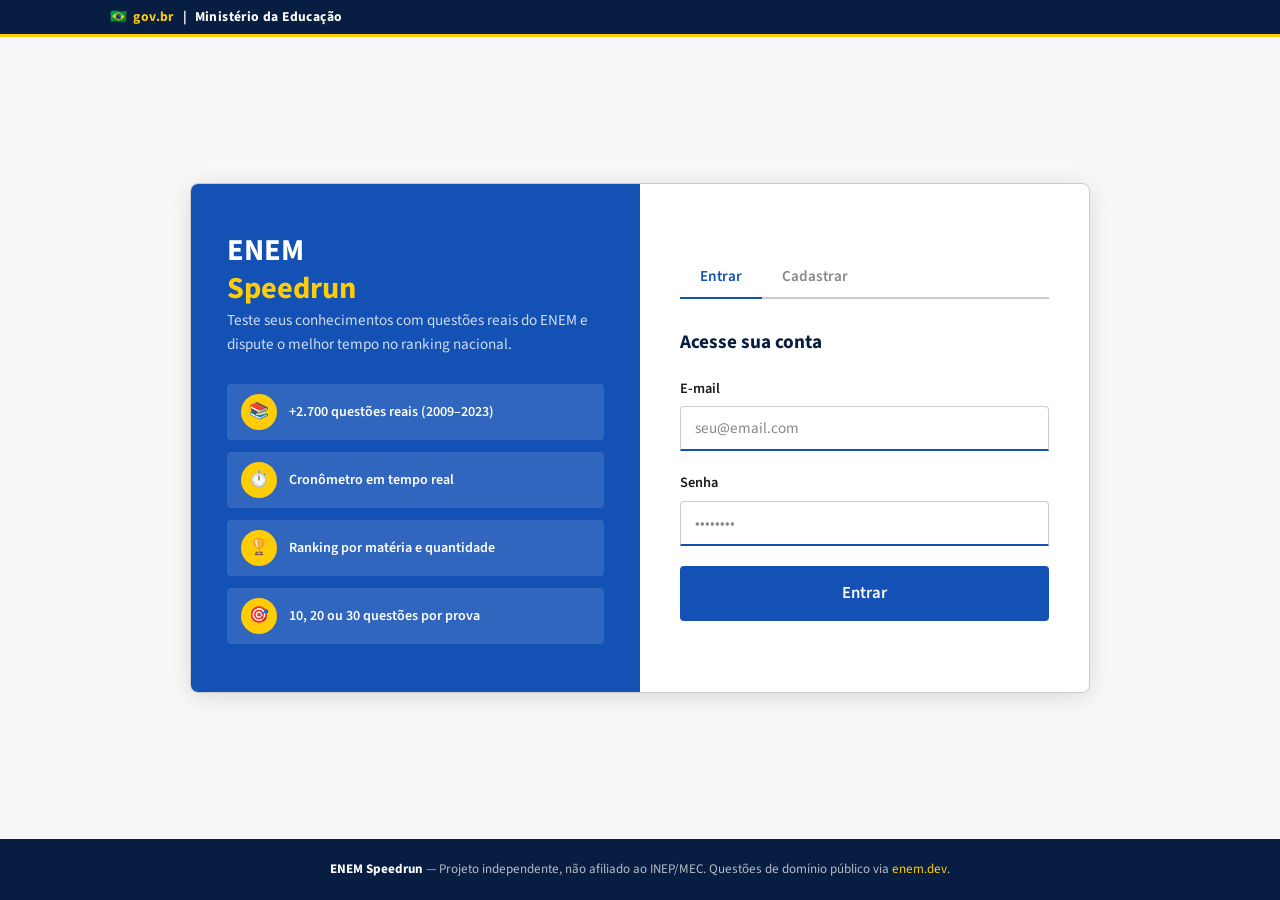
==== index.html @ aebcf3c3 "Initial commit - Frontend Corrigido" ====
<!DOCTYPE html>
<html lang="pt-BR">
<head>
  <meta charset="UTF-8" />
  <meta name="viewport" content="width=device-width, initial-scale=1.0" />
  <title>ENEM Speedrun — Entrar</title>
  <link rel="stylesheet" href="assets/css/style.css" />
  <style>
    body { display: flex; flex-direction: column; min-height: 100vh; background: var(--cinza-bg); }

    .auth-wrap {
      flex: 1;
      display: flex;
      align-items: center;
      justify-content: center;
      padding: 40px 20px;
    }

    .auth-container {
      display: grid;
      grid-template-columns: 1fr 1fr;
      max-width: 900px;
      width: 100%;
      background: var(--branco);
      border-radius: var(--radius-lg);
      box-shadow: 0 4px 24px rgba(0,0,0,0.12);
      overflow: hidden;
      border: 1px solid var(--cinza-borda);
    }

    .auth-hero {
      background: var(--azul-primario);
      padding: 48px 36px;
      display: flex;
      flex-direction: column;
      justify-content: center;
      gap: 28px;
    }

    .auth-hero h1 {
      font-size: 1.9rem;
      font-weight: 700;
      color: var(--branco);
      line-height: 1.25;
    }

    .auth-hero h1 span { color: var(--amarelo); display: block; }

    .auth-hero p {
      color: rgba(255,255,255,0.8);
      font-size: 0.95rem;
      line-height: 1.6;
    }

    .auth-stats {
      display: flex;
      flex-direction: column;
      gap: 12px;
    }

    .auth-stat {
      display: flex;
      align-items: center;
      gap: 12px;
      background: rgba(255,255,255,0.12);
      padding: 10px 14px;
      border-radius: var(--radius);
    }

    .auth-stat-icon {
      width: 36px;
      height: 36px;
      background: var(--amarelo);
      border-radius: 50%;
      display: flex;
      align-items: center;
      justify-content: center;
      flex-shrink: 0;
      font-size: 1rem;
    }

    .auth-stat-text {
      color: var(--branco);
      font-size: 0.88rem;
      font-weight: 600;
    }

    .auth-form-panel {
      padding: 48px 40px;
      display: flex;
      flex-direction: column;
      justify-content: center;
    }

    .auth-tabs {
      display: flex;
      gap: 0;
      margin-bottom: 28px;
      border-bottom: 2px solid var(--cinza-borda);
    }

    .auth-tab {
      padding: 10px 20px;
      font-size: 0.95rem;
      font-weight: 600;
      color: var(--cinza-medio);
      cursor: pointer;
      border: none;
      background: none;
      font-family: var(--font);
      position: relative;
      transition: color var(--transition);
    }

    .auth-tab.active {
      color: var(--azul-primario);
    }

    .auth-tab.active::after {
      content: '';
      position: absolute;
      bottom: -2px;
      left: 0; right: 0;
      height: 2px;
      background: var(--azul-primario);
    }

    .auth-panel { display: none; }
    .auth-panel.active { display: block; animation: fadeIn 0.3s ease; }

    .auth-panel h2 {
      font-size: 1.2rem;
      font-weight: 700;
      color: var(--azul-escuro);
      margin-bottom: 20px;
    }

    @media (max-width: 700px) {
      .auth-container { grid-template-columns: 1fr; }
      .auth-hero { display: none; }
      .auth-form-panel { padding: 32px 24px; }
    }
  </style>
</head>
<body>

<!-- Barra do Governo Federal -->
<div class="gov-bar">
  <div class="container">
    <div class="gov-logo">
      🇧🇷 <span>gov.br</span> &nbsp;|&nbsp; Ministério da Educação
    </div>
  </div>
</div>

<div class="auth-wrap">
  <div class="auth-container">

    <!-- Hero lateral -->
    <div class="auth-hero">
      <div>
        <h1>ENEM<span>Speedrun</span></h1>
        <p>Teste seus conhecimentos com questões reais do ENEM e dispute o melhor tempo no ranking nacional.</p>
      </div>
      <div class="auth-stats">
        <div class="auth-stat">
          <div class="auth-stat-icon">📚</div>
          <div class="auth-stat-text">+2.700 questões reais (2009–2023)</div>
        </div>
        <div class="auth-stat">
          <div class="auth-stat-icon">⏱️</div>
          <div class="auth-stat-text">Cronômetro em tempo real</div>
        </div>
        <div class="auth-stat">
          <div class="auth-stat-icon">🏆</div>
          <div class="auth-stat-text">Ranking por matéria e quantidade</div>
        </div>
        <div class="auth-stat">
          <div class="auth-stat-icon">🎯</div>
          <div class="auth-stat-text">10, 20 ou 30 questões por prova</div>
        </div>
      </div>
    </div>

    <!-- Formulário -->
    <div class="auth-form-panel">
      <div class="auth-tabs">
        <button class="auth-tab active" onclick="showTab('login')">Entrar</button>
        <button class="auth-tab" onclick="showTab('register')">Cadastrar</button>
      </div>

      <!-- Login -->
      <div id="panel-login" class="auth-panel active">
        <h2>Acesse sua conta</h2>
        <div id="login-alert"></div>
        <div class="form-group">
          <label for="login-email">E-mail</label>
          <input type="email" id="login-email" placeholder="seu@email.com" autocomplete="email" />
        </div>
        <div class="form-group">
          <label for="login-password">Senha</label>
          <input type="password" id="login-password" placeholder="••••••••" autocomplete="current-password" />
        </div>
        <button class="btn btn-primary btn-full btn-lg" id="btn-login" onclick="handleLogin()">
          Entrar
        </button>
      </div>

      <!-- Cadastro -->
      <div id="panel-register" class="auth-panel">
        <h2>Criar nova conta</h2>
        <div id="register-alert"></div>
        <div class="form-group">
          <label for="reg-nome">Nome completo</label>
          <input type="text" id="reg-nome" placeholder="Seu nome" autocomplete="name" />
        </div>
        <div class="form-group">
          <label for="reg-email">E-mail</label>
          <input type="email" id="reg-email" placeholder="seu@email.com" autocomplete="email" />
        </div>
        <div class="form-group">
          <label for="reg-password">Senha (mín. 6 caracteres)</label>
          <input type="password" id="reg-password" placeholder="••••••••" autocomplete="new-password" />
        </div>
        <button class="btn btn-primary btn-full btn-lg" id="btn-register" onclick="handleRegister()">
          Criar conta
        </button>
      </div>
    </div>

  </div>
</div>

<footer>
  <div class="container">
    <strong>ENEM Speedrun</strong> — Projeto independente, não afiliado ao INEP/MEC.
    Questões de domínio público via <a href="https://enem.dev" target="_blank" style="color:#FFCD07">enem.dev</a>.
  </div>
</footer>

<script src="assets/js/config.js"></script>
<script>
  // Redireciona se já logado
  if (isLoggedIn()) window.location.href = 'home.html';

  function showTab(tab) {
    document.querySelectorAll('.auth-tab').forEach((t, i) => {
      t.classList.toggle('active', (i === 0 && tab === 'login') || (i === 1 && tab === 'register'));
    });
    document.getElementById('panel-login').classList.toggle('active', tab === 'login');
    document.getElementById('panel-register').classList.toggle('active', tab === 'register');
  }

  function showAlert(id, msg, type = 'error') {
    document.getElementById(id).innerHTML = `<div class="alert alert-${type}">${msg}</div>`;
  }

  function setLoading(btnId, loading) {
    const btn = document.getElementById(btnId);
    btn.disabled = loading;
    btn.innerHTML = loading
      ? '<span class="spinner"></span> Aguarde...'
      : (btnId === 'btn-login' ? 'Entrar' : 'Criar conta');
  }

  async function handleLogin() {
    const email = document.getElementById('login-email').value.trim();
    const password = document.getElementById('login-password').value;
    document.getElementById('login-alert').innerHTML = '';

    if (!email || !password) return showAlert('login-alert', 'Preencha todos os campos.');

    setLoading('btn-login', true);
    try {
      const data = await apiRequest('/api/auth/login', {
        method: 'POST',
        body: JSON.stringify({ email, password }),
      });
      localStorage.setItem('token', data.token);
      if (data.refreshToken) localStorage.setItem('refreshToken', data.refreshToken);
      localStorage.setItem('user', JSON.stringify(data.user));
      window.location.href = 'home.html';
    } catch (err) {
      showAlert('login-alert', err.message);
      setLoading('btn-login', false);
    }
  }

  async function handleRegister() {
    const nome = document.getElementById('reg-nome').value.trim();
    const email = document.getElementById('reg-email').value.trim();
    const password = document.getElementById('reg-password').value;
    document.getElementById('register-alert').innerHTML = '';

    if (!nome || !email || !password) return showAlert('register-alert', 'Preencha todos os campos.');
    if (password.length < 6) return showAlert('register-alert', 'A senha deve ter pelo menos 6 caracteres.');

    setLoading('btn-register', true);
    try {
      await apiRequest('/api/auth/register', {
        method: 'POST',
        body: JSON.stringify({ nome, email, password }),
      });
      showAlert('register-alert', 'Conta criada! Faça login para continuar.', 'success');
      setTimeout(() => showTab('login'), 1500);
    } catch (err) {
      showAlert('register-alert', err.message);
    } finally {
      setLoading('btn-register', false);
    }
  }

  // Enter para submeter
  document.addEventListener('keydown', e => {
    if (e.key !== 'Enter') return;
    const active = document.querySelector('.auth-panel.active').id;
    if (active === 'panel-login') handleLogin();
    else handleRegister();
  });
</script>
</body>
</html>
---- assets/css/style.css ----
/* ================================================================
   ENEM SPEEDRUN — Design System gov.br / MEC
   ================================================================ */

@import url('https://fonts.googleapis.com/css2?family=Source+Sans+3:wght@300;400;600;700&display=swap');

/* ─── Variáveis ──────────────────────────────────────────────────────── */
:root {
  --azul-primario:   #1351B4;
  --azul-escuro:     #071D41;
  --azul-claro:      #2670E8;
  --azul-hover:      #0C3577;
  --verde:           #168821;
  --verde-claro:     #E3F5E1;
  --amarelo:         #FFCD07;
  --cinza-bg:        #F8F8F8;
  --cinza-borda:     #CCCCCC;
  --cinza-medio:     #888888;
  --texto-escuro:    #1B1B1B;
  --texto-medio:     #4A4A4A;
  --branco:          #FFFFFF;
  --erro:            #C41E3A;
  --sucesso:         #168821;
  --sombra-card:     0 2px 8px rgba(0,0,0,0.12);
  --sombra-card-hover: 0 6px 20px rgba(19,81,180,0.18);
  --radius:          4px;
  --radius-lg:       8px;
  --transition:      0.2s ease;
  --font:            'Source Sans 3', 'Segoe UI', sans-serif;
}

/* ─── Reset & Base ───────────────────────────────────────────────────── */
*, *::before, *::after { box-sizing: border-box; margin: 0; padding: 0; }

html { font-size: 16px; scroll-behavior: smooth; }

body {
  font-family: var(--font);
  background: var(--cinza-bg);
  color: var(--texto-escuro);
  line-height: 1.6;
  min-height: 100vh;
  display: flex;
  flex-direction: column;
}

img { max-width: 100%; height: auto; display: block; }
a { color: var(--azul-primario); text-decoration: none; }
a:hover { text-decoration: underline; }

/* ─── Barra do Governo Federal (topo) ───────────────────────────────── */
.gov-bar {
  background: var(--azul-escuro);
  color: var(--branco);
  font-size: 0.75rem;
  padding: 6px 0;
  border-bottom: 3px solid var(--amarelo);
}

.gov-bar .container {
  display: flex;
  align-items: center;
  gap: 10px;
}

.gov-bar .gov-logo {
  font-weight: 700;
  font-size: 0.85rem;
  letter-spacing: 0.03em;
  color: var(--branco);
  display: flex;
  align-items: center;
  gap: 6px;
}

.gov-bar .gov-logo span {
  color: var(--amarelo);
}

.gov-bar .gov-separator {
  color: var(--cinza-medio);
  font-size: 0.7rem;
}

/* ─── Header principal ───────────────────────────────────────────────── */
.site-header {
  background: var(--azul-primario);
  padding: 0;
  box-shadow: 0 2px 8px rgba(0,0,0,0.2);
}

.site-header .header-inner {
  display: flex;
  align-items: center;
  justify-content: space-between;
  padding: 14px 0;
  gap: 20px;
}

.site-header .brand {
  display: flex;
  align-items: center;
  gap: 14px;
  color: var(--branco);
  text-decoration: none;
}

.site-header .brand-icon {
  width: 48px;
  height: 48px;
  background: var(--branco);
  border-radius: 50%;
  display: flex;
  align-items: center;
  justify-content: center;
  flex-shrink: 0;
}

.site-header .brand-icon svg {
  width: 28px;
  height: 28px;
  fill: var(--azul-primario);
}

.site-header .brand-text {
  display: flex;
  flex-direction: column;
}

.site-header .brand-title {
  font-size: 1.2rem;
  font-weight: 700;
  line-height: 1.2;
  color: var(--branco);
}

.site-header .brand-subtitle {
  font-size: 0.75rem;
  color: rgba(255,255,255,0.75);
  font-weight: 400;
}

.site-header nav {
  display: flex;
  align-items: center;
  gap: 4px;
}

.site-header nav a {
  color: rgba(255,255,255,0.85);
  font-size: 0.9rem;
  padding: 8px 14px;
  border-radius: var(--radius);
  transition: background var(--transition), color var(--transition);
  text-decoration: none;
}

.site-header nav a:hover,
.site-header nav a.active {
  background: rgba(255,255,255,0.15);
  color: var(--branco);
  text-decoration: none;
}

.site-header .btn-logout {
  background: rgba(255,255,255,0.15);
  color: var(--branco);
  border: 1px solid rgba(255,255,255,0.3);
  padding: 6px 14px;
  border-radius: var(--radius);
  font-size: 0.85rem;
  cursor: pointer;
  transition: background var(--transition);
  font-family: var(--font);
}

.site-header .btn-logout:hover {
  background: rgba(255,255,255,0.25);
}

/* ─── Container ──────────────────────────────────────────────────────── */
.container {
  width: 100%;
  max-width: 1100px;
  margin: 0 auto;
  padding: 0 20px;
}

/* ─── Main content ───────────────────────────────────────────────────── */
main {
  flex: 1;
  padding: 32px 0 48px;
}

/* ─── Page title ─────────────────────────────────────────────────────── */
.page-title {
  font-size: 1.6rem;
  font-weight: 700;
  color: var(--azul-escuro);
  margin-bottom: 8px;
}

.page-subtitle {
  font-size: 1rem;
  color: var(--texto-medio);
  margin-bottom: 28px;
}

/* ─── Botões ─────────────────────────────────────────────────────────── */
.btn {
  display: inline-flex;
  align-items: center;
  justify-content: center;
  gap: 8px;
  padding: 11px 24px;
  border-radius: var(--radius);
  font-family: var(--font);
  font-size: 0.95rem;
  font-weight: 600;
  cursor: pointer;
  transition: all var(--transition);
  border: 2px solid transparent;
  line-height: 1.4;
  text-decoration: none;
}

.btn-primary {
  background: var(--azul-primario);
  color: var(--branco);
  border-color: var(--azul-primario);
}
.btn-primary:hover {
  background: var(--azul-hover);
  border-color: var(--azul-hover);
  color: var(--branco);
  text-decoration: none;
}

.btn-outline {
  background: transparent;
  color: var(--azul-primario);
  border-color: var(--azul-primario);
}
.btn-outline:hover {
  background: var(--azul-primario);
  color: var(--branco);
  text-decoration: none;
}

.btn-green {
  background: var(--verde);
  color: var(--branco);
  border-color: var(--verde);
}
.btn-green:hover {
  background: #0f6418;
  text-decoration: none;
}

.btn:disabled {
  opacity: 0.5;
  cursor: not-allowed;
}

.btn-lg {
  padding: 14px 32px;
  font-size: 1.05rem;
}

.btn-full { width: 100%; }

/* ─── Cards ──────────────────────────────────────────────────────────── */
.card {
  background: var(--branco);
  border: 1px solid var(--cinza-borda);
  border-radius: var(--radius-lg);
  padding: 24px;
  box-shadow: var(--sombra-card);
}

/* ─── Inputs e Forms ─────────────────────────────────────────────────── */
.form-group {
  margin-bottom: 20px;
}

.form-group label {
  display: block;
  font-size: 0.9rem;
  font-weight: 600;
  color: var(--texto-escuro);
  margin-bottom: 6px;
}

.form-group input {
  width: 100%;
  padding: 10px 14px;
  border: 1px solid var(--cinza-borda);
  border-bottom: 2px solid var(--azul-primario);
  border-radius: var(--radius) var(--radius) 0 0;
  font-family: var(--font);
  font-size: 0.95rem;
  color: var(--texto-escuro);
  background: var(--branco);
  transition: border-color var(--transition), box-shadow var(--transition);
  outline: none;
}

.form-group input:focus {
  border-color: var(--azul-claro);
  box-shadow: 0 2px 0 var(--azul-claro);
}

.form-group input::placeholder {
  color: var(--cinza-medio);
}

/* ─── Alertas ────────────────────────────────────────────────────────── */
.alert {
  padding: 12px 16px;
  border-radius: var(--radius);
  font-size: 0.9rem;
  margin-bottom: 16px;
  border-left: 4px solid;
}

.alert-error {
  background: #FFF0F0;
  color: var(--erro);
  border-color: var(--erro);
}

.alert-success {
  background: var(--verde-claro);
  color: var(--sucesso);
  border-color: var(--sucesso);
}

.alert-info {
  background: #E8F0FF;
  color: var(--azul-primario);
  border-color: var(--azul-primario);
}

/* ─── Loading spinner ────────────────────────────────────────────────── */
.spinner {
  display: inline-block;
  width: 20px;
  height: 20px;
  border: 3px solid rgba(255,255,255,0.4);
  border-top-color: var(--branco);
  border-radius: 50%;
  animation: spin 0.8s linear infinite;
}

.spinner-blue {
  border-color: rgba(19,81,180,0.2);
  border-top-color: var(--azul-primario);
}

@keyframes spin { to { transform: rotate(360deg); } }

.loading-overlay {
  position: fixed;
  inset: 0;
  background: rgba(255,255,255,0.85);
  display: flex;
  flex-direction: column;
  align-items: center;
  justify-content: center;
  gap: 16px;
  z-index: 1000;
}

.loading-overlay p {
  color: var(--azul-primario);
  font-weight: 600;
  font-size: 1rem;
}

/* ─── Badge de posição ───────────────────────────────────────────────── */
.badge {
  display: inline-flex;
  align-items: center;
  justify-content: center;
  padding: 2px 10px;
  border-radius: 20px;
  font-size: 0.78rem;
  font-weight: 700;
}

.badge-blue { background: #E8F0FF; color: var(--azul-primario); }
.badge-green { background: var(--verde-claro); color: var(--verde); }
.badge-gold { background: #FFF9E6; color: #B8860B; }

/* ─── Breadcrumb ─────────────────────────────────────────────────────── */
.breadcrumb {
  display: flex;
  align-items: center;
  gap: 6px;
  font-size: 0.82rem;
  color: var(--cinza-medio);
  margin-bottom: 20px;
}

.breadcrumb a {
  color: var(--azul-primario);
}

.breadcrumb span { color: var(--cinza-medio); }

/* ─── Footer ─────────────────────────────────────────────────────────── */
footer {
  background: var(--azul-escuro);
  color: rgba(255,255,255,0.7);
  padding: 20px 0;
  font-size: 0.82rem;
  text-align: center;
  margin-top: auto;
}

footer strong { color: var(--branco); }

/* ─── Responsividade ─────────────────────────────────────────────────── */
@media (max-width: 768px) {
  .site-header .header-inner { flex-wrap: wrap; }
  .site-header nav { display: none; }
  .page-title { font-size: 1.3rem; }
  main { padding: 20px 0 32px; }
}

/* ─── Animações de entrada ───────────────────────────────────────────── */
@keyframes fadeIn {
  from { opacity: 0; transform: translateY(10px); }
  to   { opacity: 1; transform: translateY(0); }
}

.fade-in { animation: fadeIn 0.35s ease forwards; }

/*  Achievement Toast (Steam-style)  */
#achievement-container {
  position: fixed;
  bottom: 24px;
  right: 24px;
  z-index: 9999;
  display: flex;
  flex-direction: column;
  gap: 12px;
  pointer-events: none;
}

.achievement-toast {
  background: linear-gradient(135deg, #1a1a2e 0%, #16213e 100%);
  border: 1px solid rgba(255, 205, 7, 0.4);
  border-left: 4px solid #FFCD07;
  border-radius: 10px;
  padding: 14px 18px;
  width: 320px;
  box-shadow: 0 8px 32px rgba(0,0,0,0.6);
  transform: translateX(360px);
  opacity: 0;
  transition: transform 0.5s cubic-bezier(0.34, 1.56, 0.64, 1), opacity 0.5s ease;
  pointer-events: auto;
  cursor: pointer;
}

.achievement-toast.show {
  transform: translateX(0);
  opacity: 1;
}

.ach-header {
  font-size: 0.7rem;
  font-weight: 700;
  color: #FFCD07;
  text-transform: uppercase;
  letter-spacing: 0.12em;
  margin-bottom: 10px;
  opacity: 0.9;
}

.ach-body {
  display: flex;
  align-items: center;
  gap: 14px;
}

.ach-icon {
  font-size: 2.4rem;
  line-height: 1;
  flex-shrink: 0;
  filter: drop-shadow(0 0 8px rgba(255,205,7,0.5));
}

.ach-info {}

.ach-title {
  font-size: 1rem;
  font-weight: 700;
  color: #ffffff;
  margin-bottom: 3px;
}

.ach-desc {
  font-size: 0.78rem;
  color: rgba(255,255,255,0.6);
  line-height: 1.4;
}
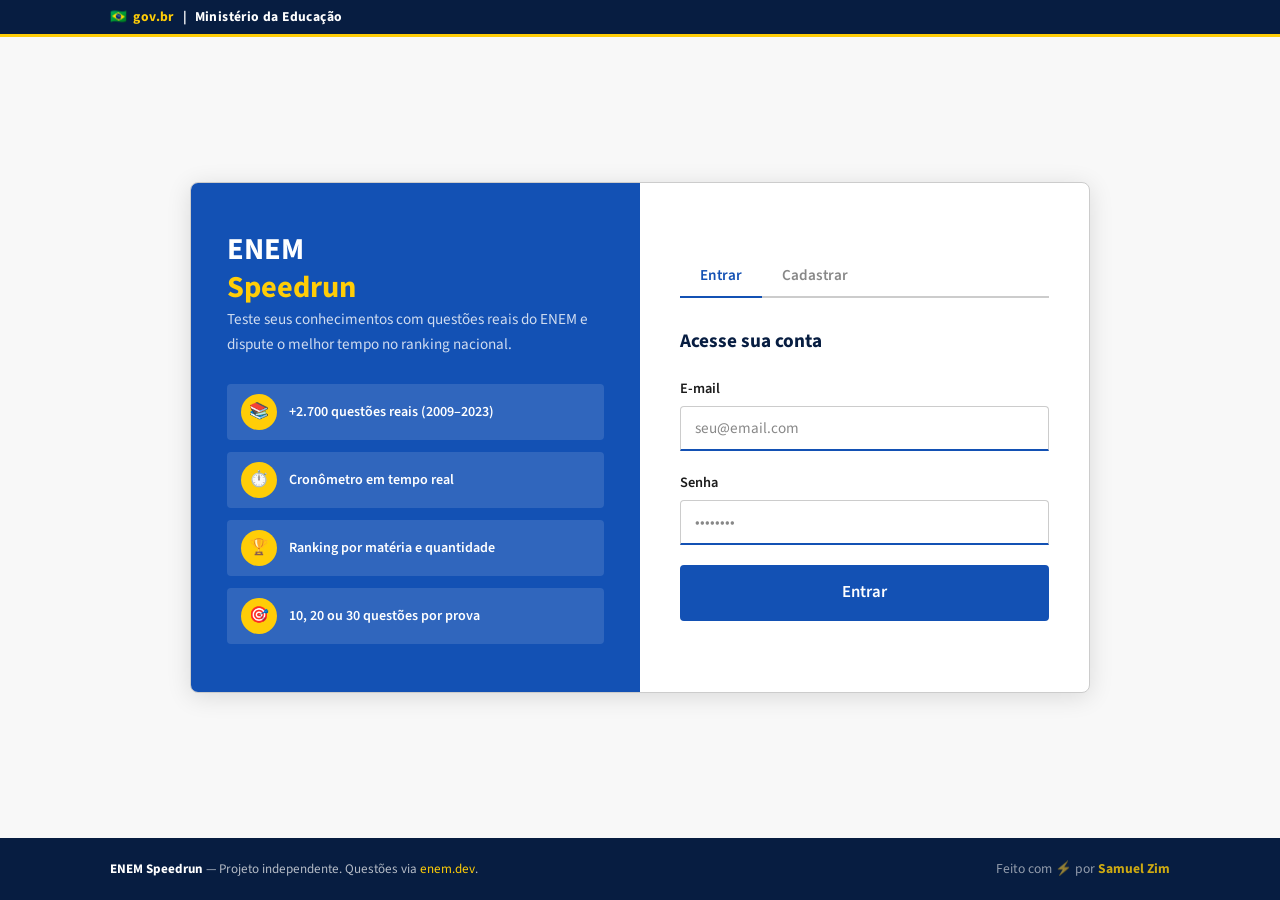
==== commit 85ab8068: "style: adiciona assinatura de Samuel Zim no rodape" ====
--- a/index.html
+++ b/index.html
@@ -232,9 +232,9 @@
 </div>
 
 <footer>
-  <div class="container">
-    <strong>ENEM Speedrun</strong> — Projeto independente, não afiliado ao INEP/MEC.
-    Questões de domínio público via <a href="https://enem.dev" target="_blank" style="color:#FFCD07">enem.dev</a>.
+  <div class="container" style="display: flex; justify-content: space-between; align-items: center; flex-wrap: wrap; gap: 10px;">
+    <div><strong>ENEM Speedrun</strong> — Projeto independente. Questões via <a href="https://enem.dev" target="_blank" style="color:#FFCD07">enem.dev</a>.</div>
+    <div style="font-size: 0.85rem; opacity: 0.8;">Feito com ⚡ por <a href="https://github.com/SamuelzimMVP" target="_blank" style="color:#FFCD07; font-weight: 700; text-decoration: none;">Samuel Zim</a></div>
   </div>
 </footer>
 
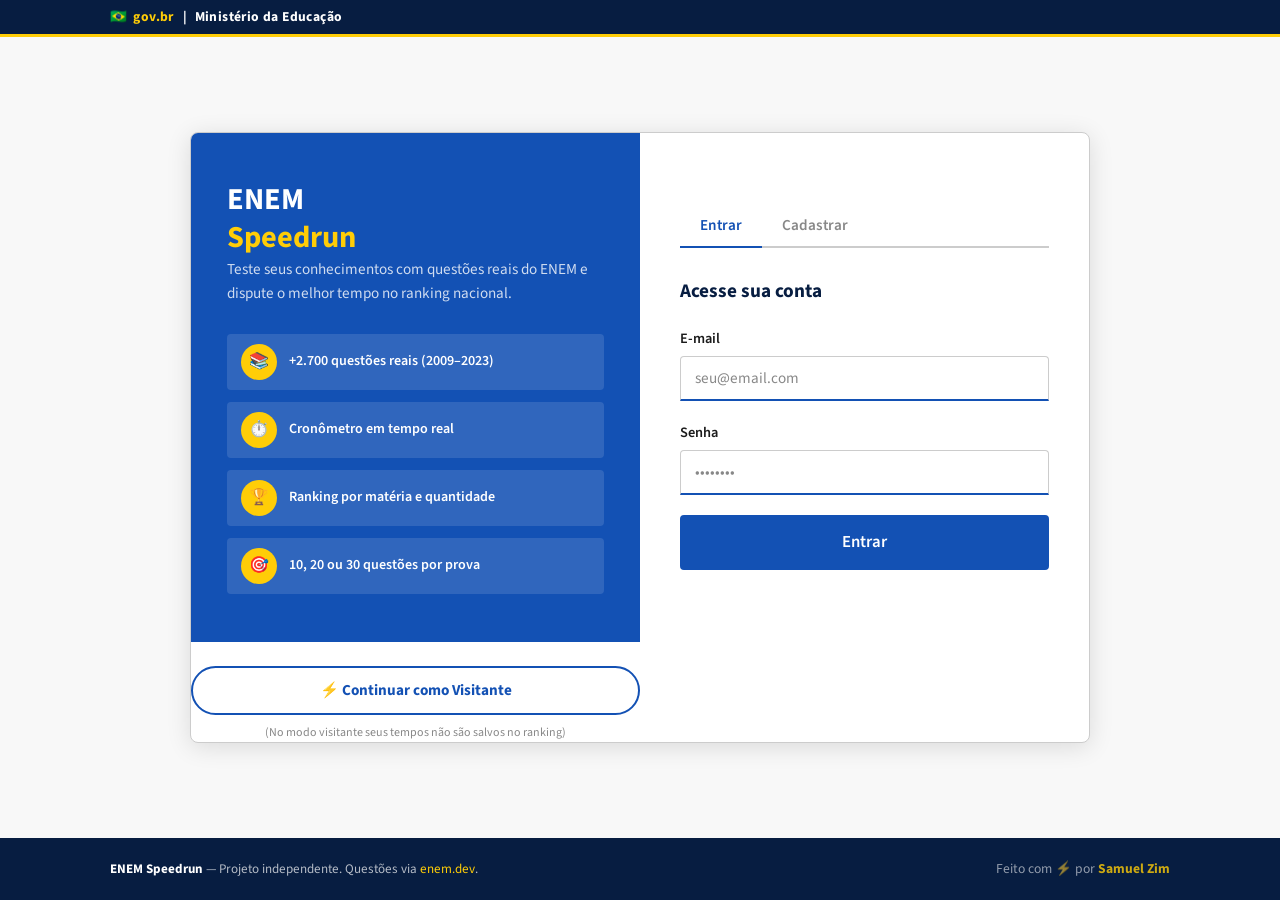
==== commit e1c92d4b: "fix: limpa isGuest ao logar e prioriza loggedIn na home" ====
--- a/index.html
+++ b/index.html
@@ -228,6 +228,15 @@
       </div>
     </div>
 
+    <!-- Modo Visitante -->
+    <div style="text-align:center; margin-top: 24px;">
+      <button class="btn btn-outline" onclick="continueAsGuest()" style="padding: 12px 24px; font-weight: 700; border-radius: 30px; width: 100%;">
+        ⚡ Continuar como Visitante
+      </button>
+      <p style="font-size: 0.75rem; color: var(--cinza-medio); margin-top: 8px;">
+        (No modo visitante seus tempos não são salvos no ranking)
+      </p>
+    </div>
   </div>
 </div>
 
@@ -257,10 +266,19 @@
 
   function setLoading(btnId, loading) {
     const btn = document.getElementById(btnId);
-    btn.disabled = loading;
-    btn.innerHTML = loading
-      ? '<span class="spinner"></span> Aguarde...'
-      : (btnId === 'btn-login' ? 'Entrar' : 'Criar conta');
+    if (btn) {
+      btn.disabled = loading;
+      btn.innerHTML = loading
+        ? '<span class="spinner"></span> Aguarde...'
+        : (btnId === 'btn-login' ? 'Entrar' : 'Criar conta');
+    }
+  }
+
+  function continueAsGuest() {
+    localStorage.removeItem('token');
+    localStorage.removeItem('user');
+    localStorage.setItem('isGuest', 'true');
+    window.location.href = 'home.html';
   }
 
   async function handleLogin() {
@@ -279,6 +297,7 @@
       localStorage.setItem('token', data.token);
       if (data.refreshToken) localStorage.setItem('refreshToken', data.refreshToken);
       localStorage.setItem('user', JSON.stringify(data.user));
+      localStorage.removeItem('isGuest'); // Remove o estado de visitante
       window.location.href = 'home.html';
     } catch (err) {
       showAlert('login-alert', err.message);
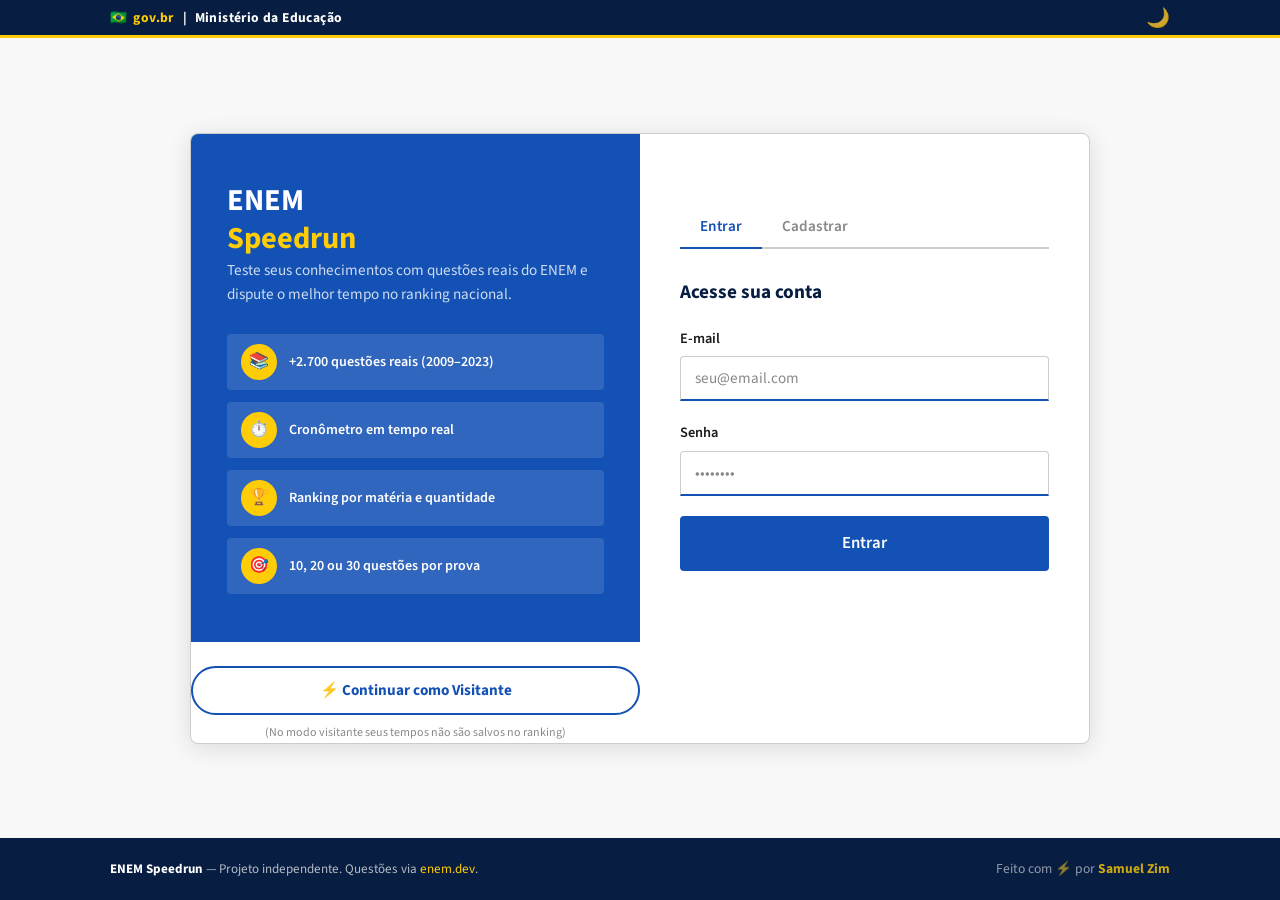
==== commit 31470920: "Adicionar modo escuro (dark mode) responsivo para mobile" ====
--- a/index.html
+++ b/index.html
@@ -146,10 +146,11 @@
 
 <!-- Barra do Governo Federal -->
 <div class="gov-bar">
-  <div class="container">
+  <div class="container" style="display:flex;justify-content:space-between;align-items:center;">
     <div class="gov-logo">
       🇧🇷 <span>gov.br</span> &nbsp;|&nbsp; Ministério da Educação
     </div>
+    <button id="btn-dark-mode" onclick="toggleDarkMode()" style="background:none;border:none;font-size:1.2rem;cursor:pointer;color:rgba(255,255,255,0.8);transition:color 0.2s;" title="Alternar modo escuro">🌙</button>
   </div>
 </div>
 
--- a/assets/css/style.css
+++ b/assets/css/style.css
@@ -29,6 +29,19 @@
   --font:            'Source Sans 3', 'Segoe UI', sans-serif;
 }
 
+/* ─── Dark Mode ──────────────────────────────────────────────────────── */
+body.dark-mode {
+  --azul-primario:   #2670E8;
+  --azul-escuro:     #0A2E6B;
+  --azul-claro:      #4A8FFF;
+  --cinza-bg:        #0F0F0F;
+  --cinza-borda:     #333333;
+  --cinza-medio:     #AAAAAA;
+  --texto-escuro:    #E8E8E8;
+  --texto-medio:     #B8B8B8;
+  --branco:          #1A1A1A;
+}
+
 /* ─── Reset & Base ───────────────────────────────────────────────────── */
 *, *::before, *::after { box-sizing: border-box; margin: 0; padding: 0; }
 
@@ -505,3 +518,29 @@
   color: rgba(255,255,255,0.6);
   line-height: 1.4;
 }
+
+/* ─── Imagens no Quiz ───────────────────────────────────────────────── */
+.question-main-img {
+  max-width: 100%;
+  height: auto;
+  border-radius: var(--radius-lg);
+  margin: 16px auto;
+  display: block;
+  box-shadow: 0 4px 12px rgba(0,0,0,0.08);
+  border: 1px solid var(--cinza-borda);
+  background: var(--branco);
+}
+
+.question-inline-img {
+  max-width: 100%;
+  height: auto;
+  display: block;
+  margin: 12px 0;
+  border-radius: var(--radius);
+}
+
+.question-context img, 
+.question-text img {
+  max-width: 100%;
+  height: auto;
+}
